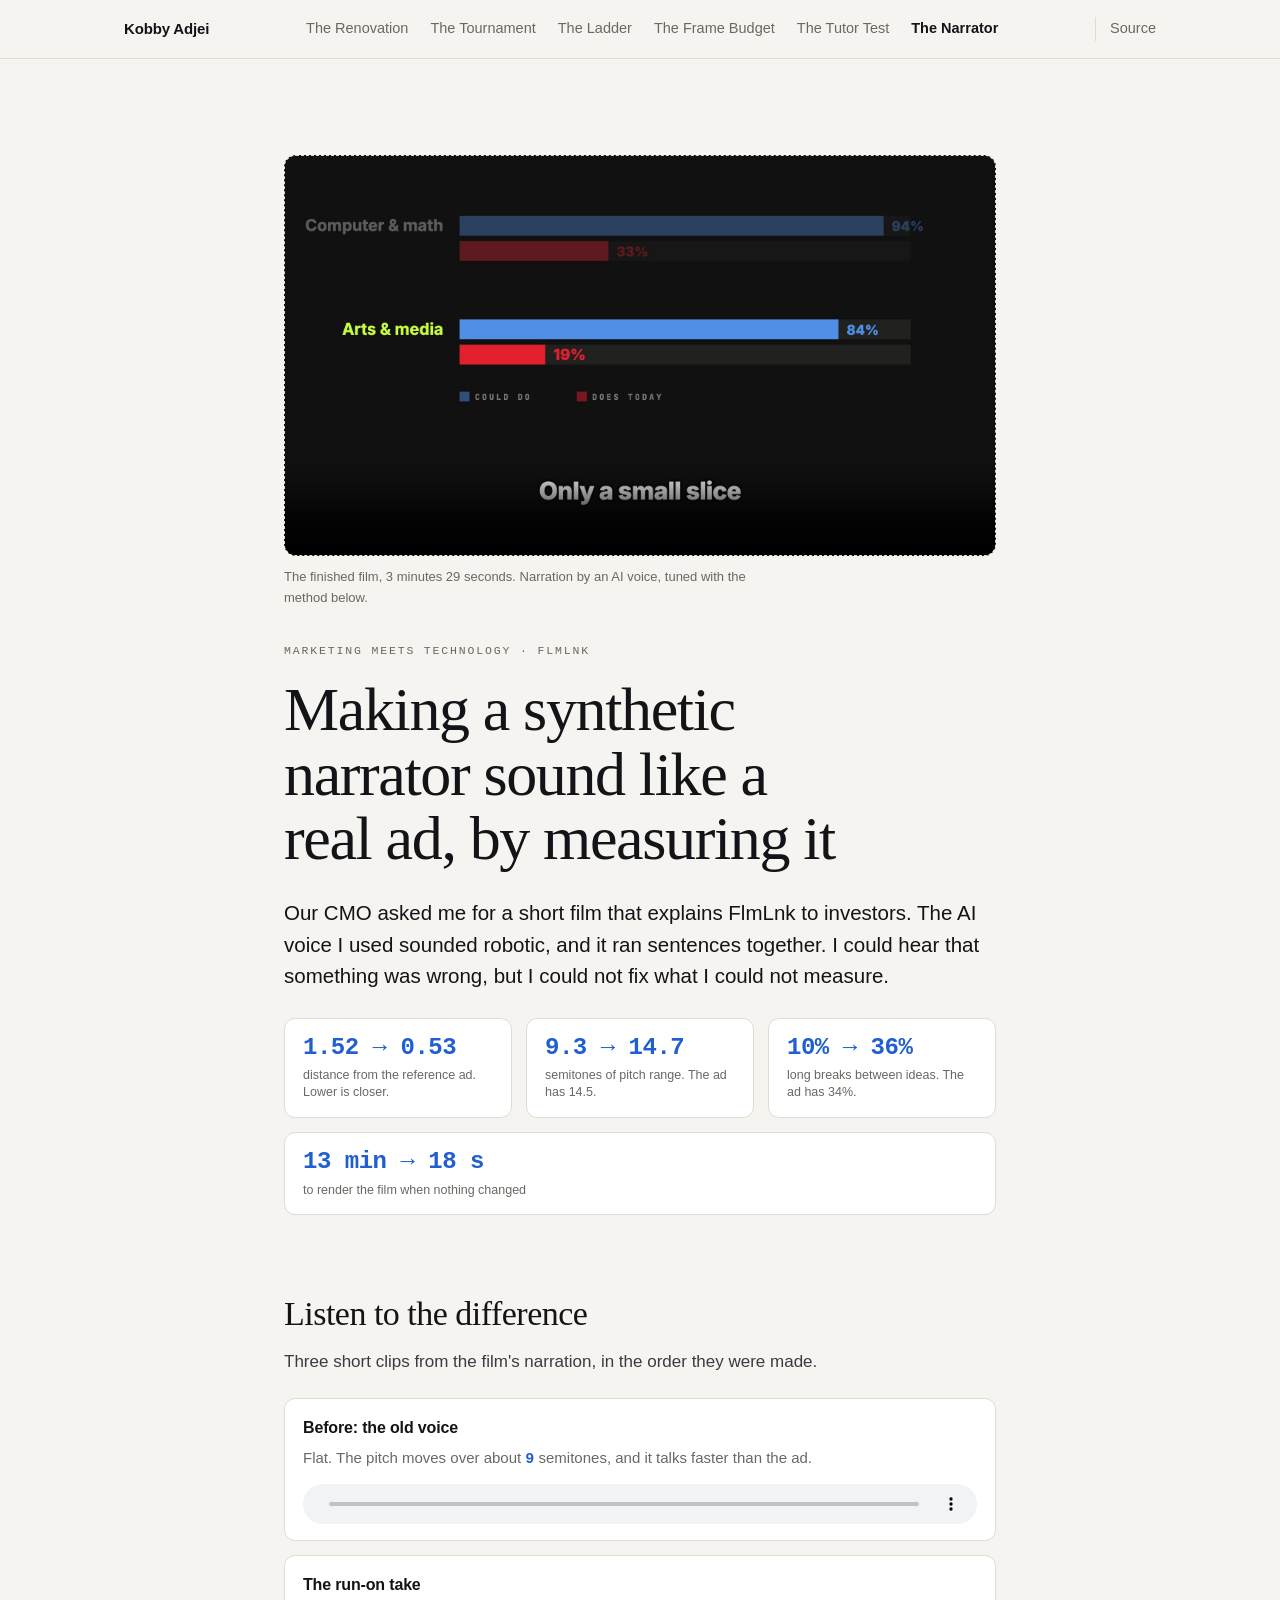
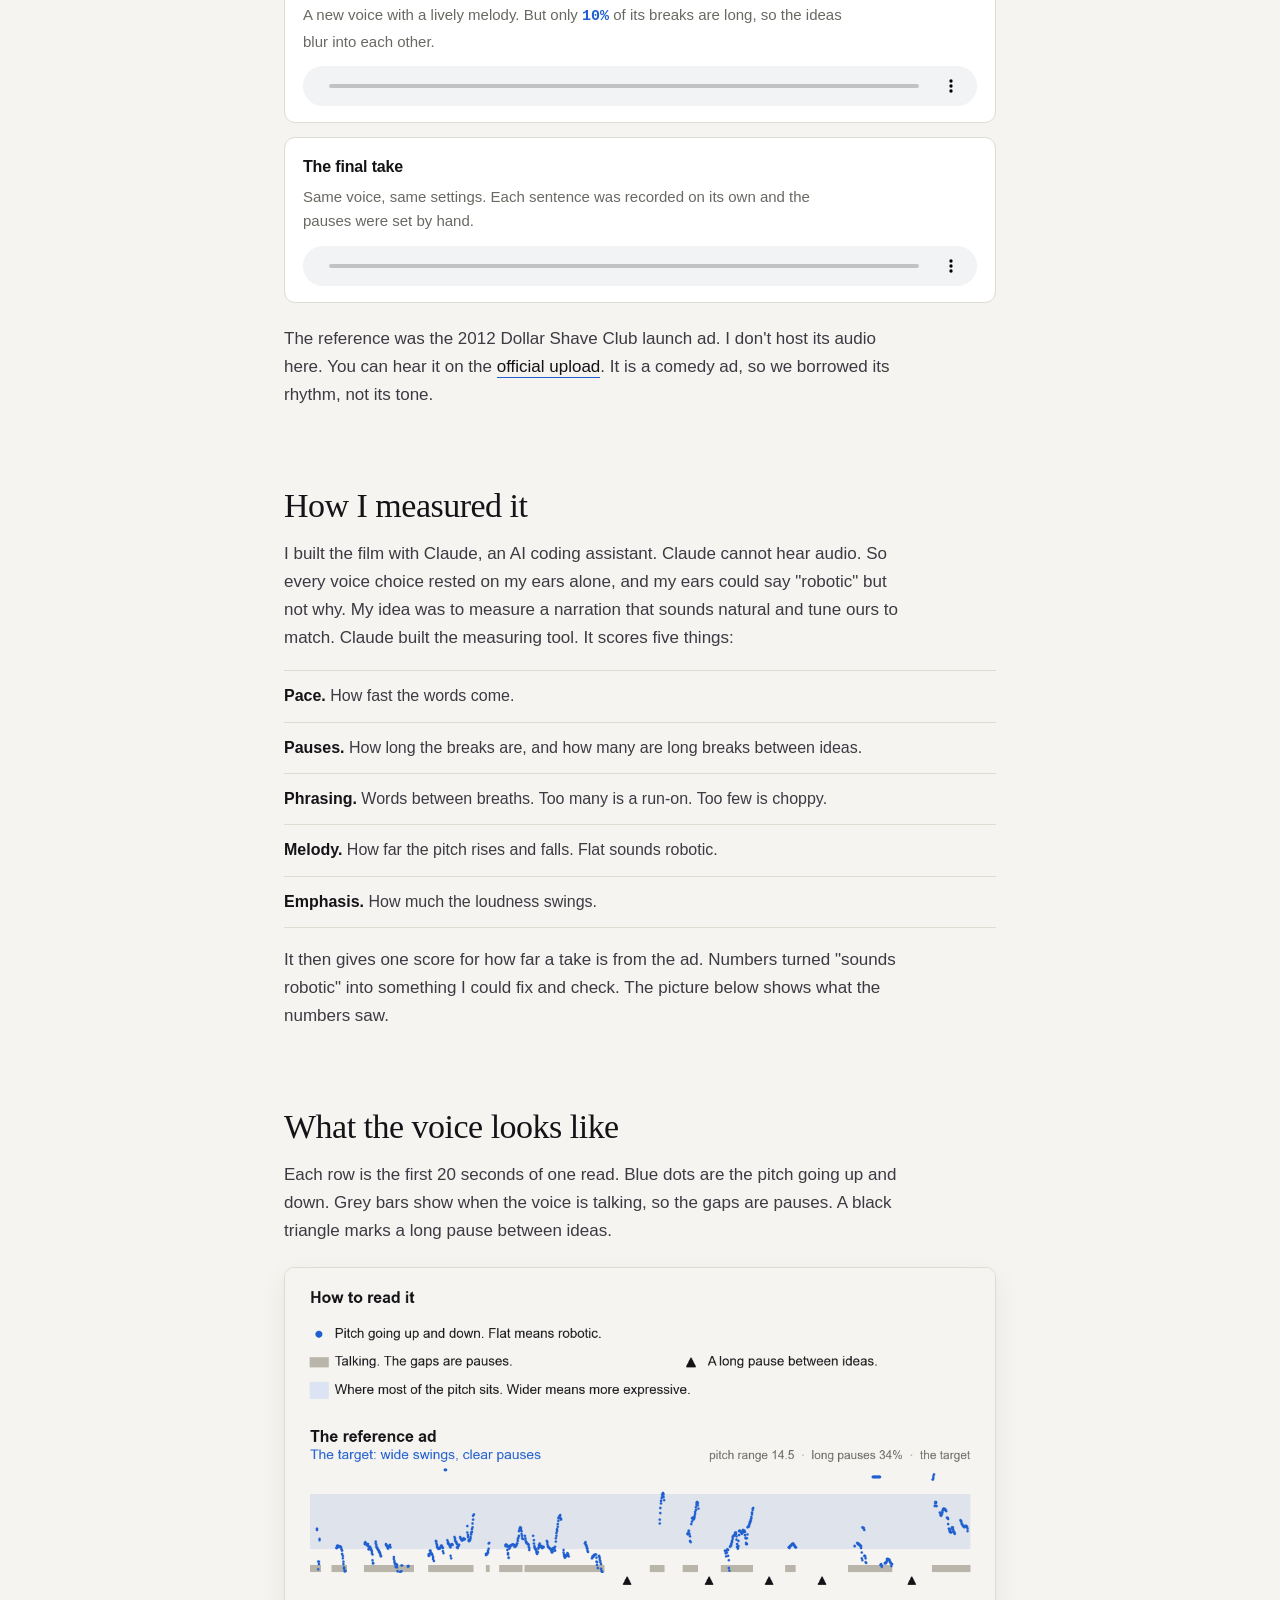
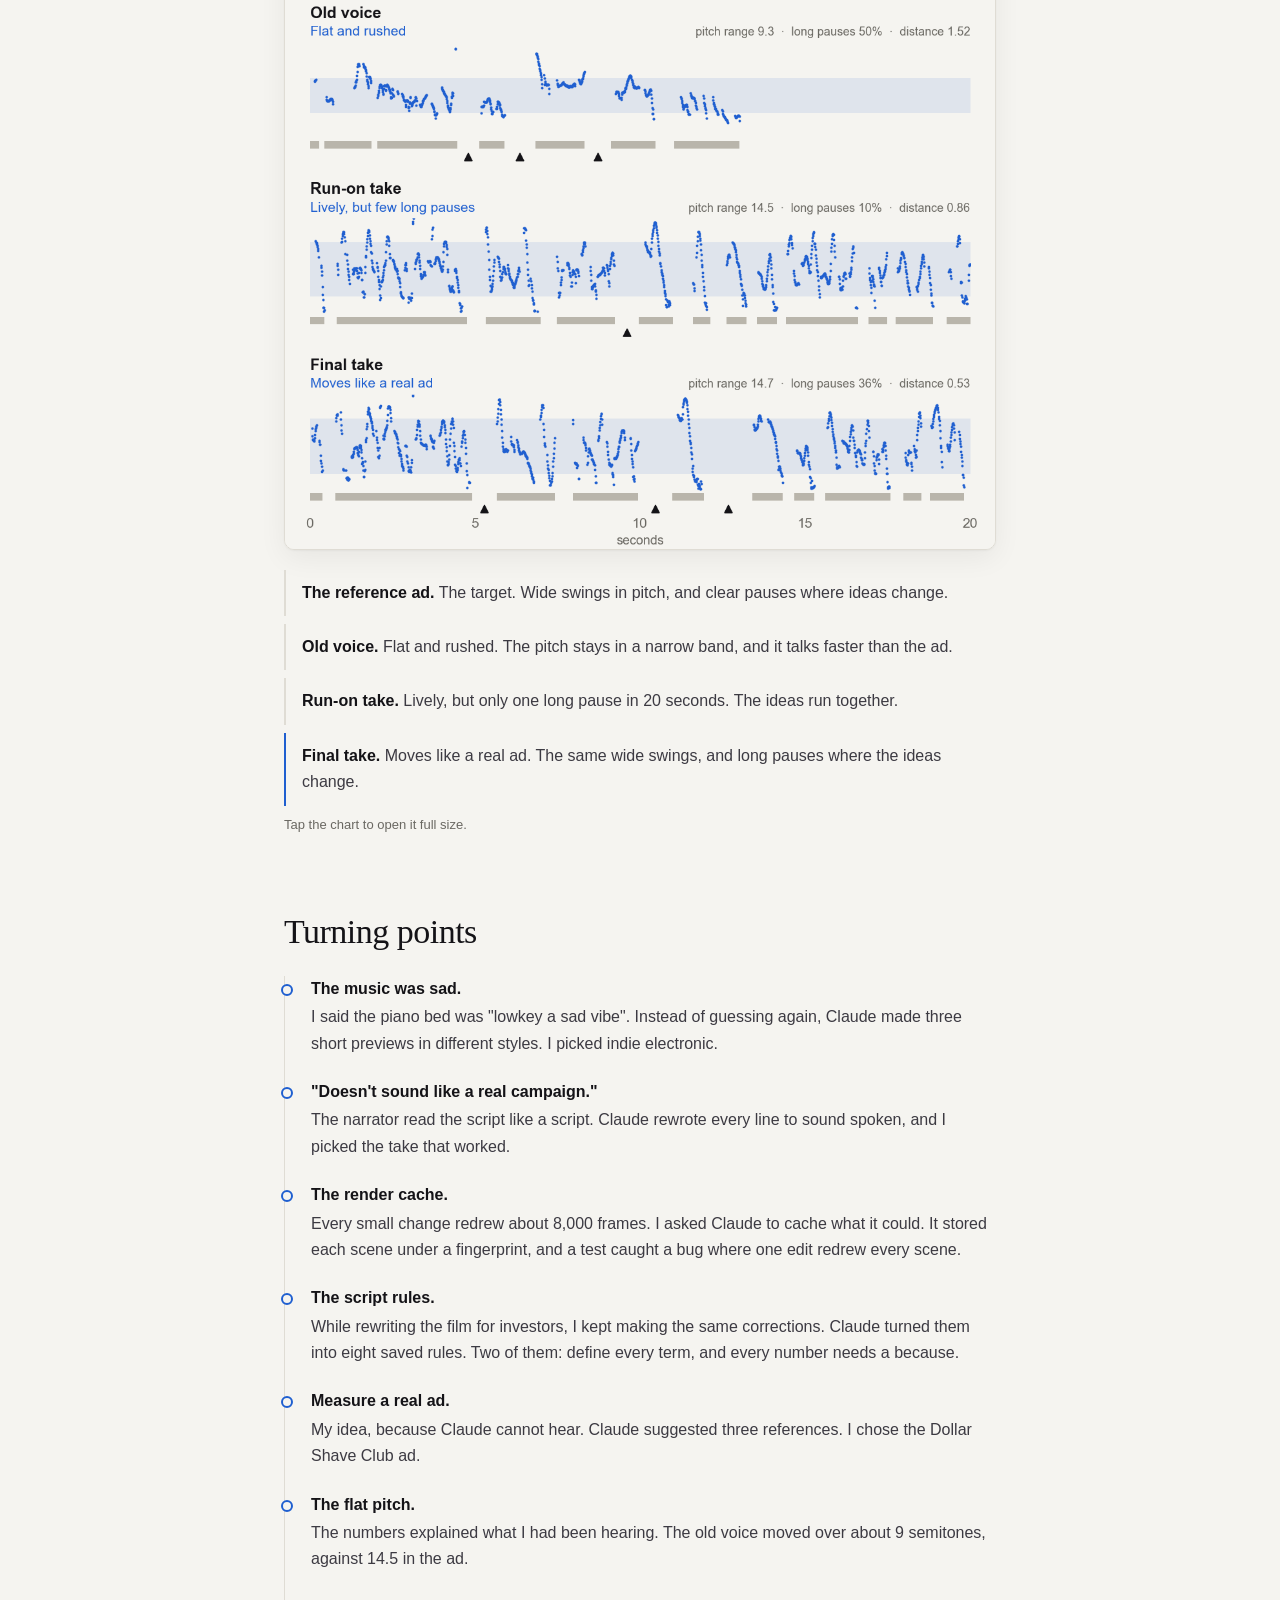
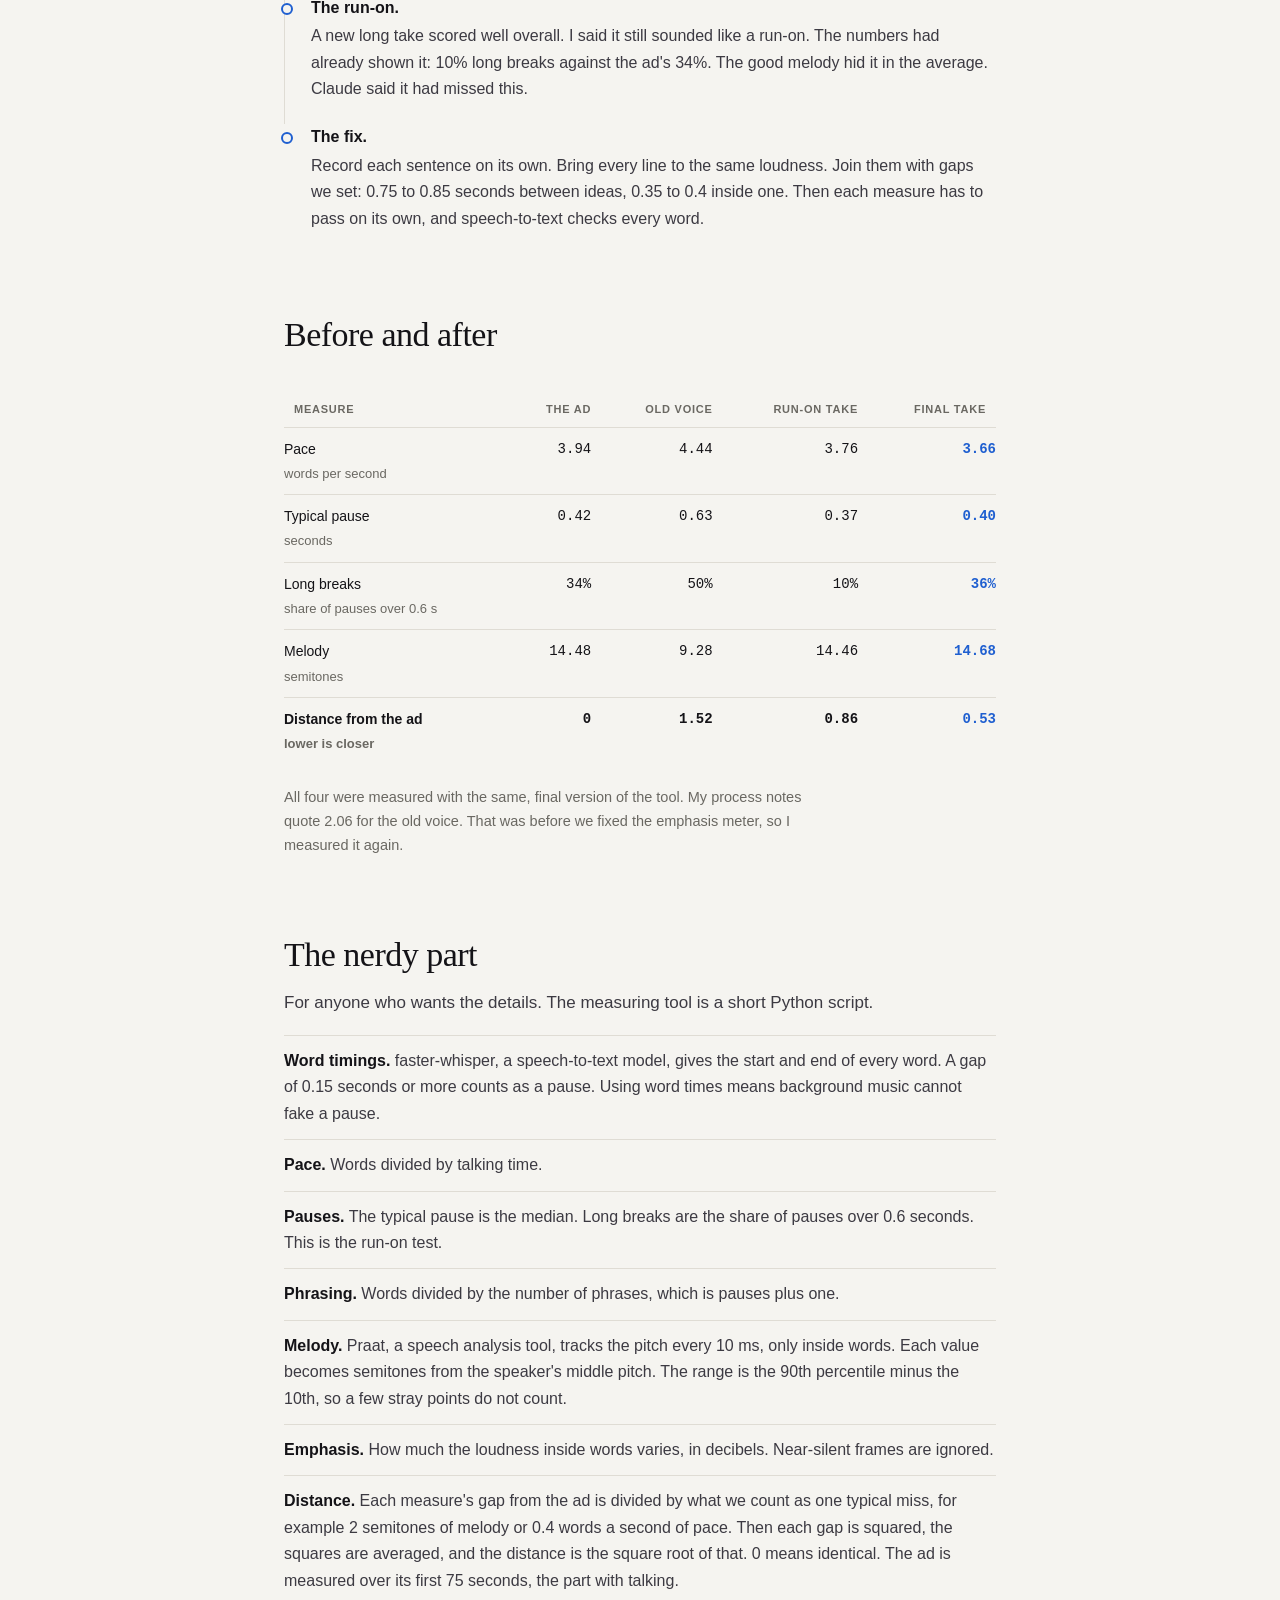
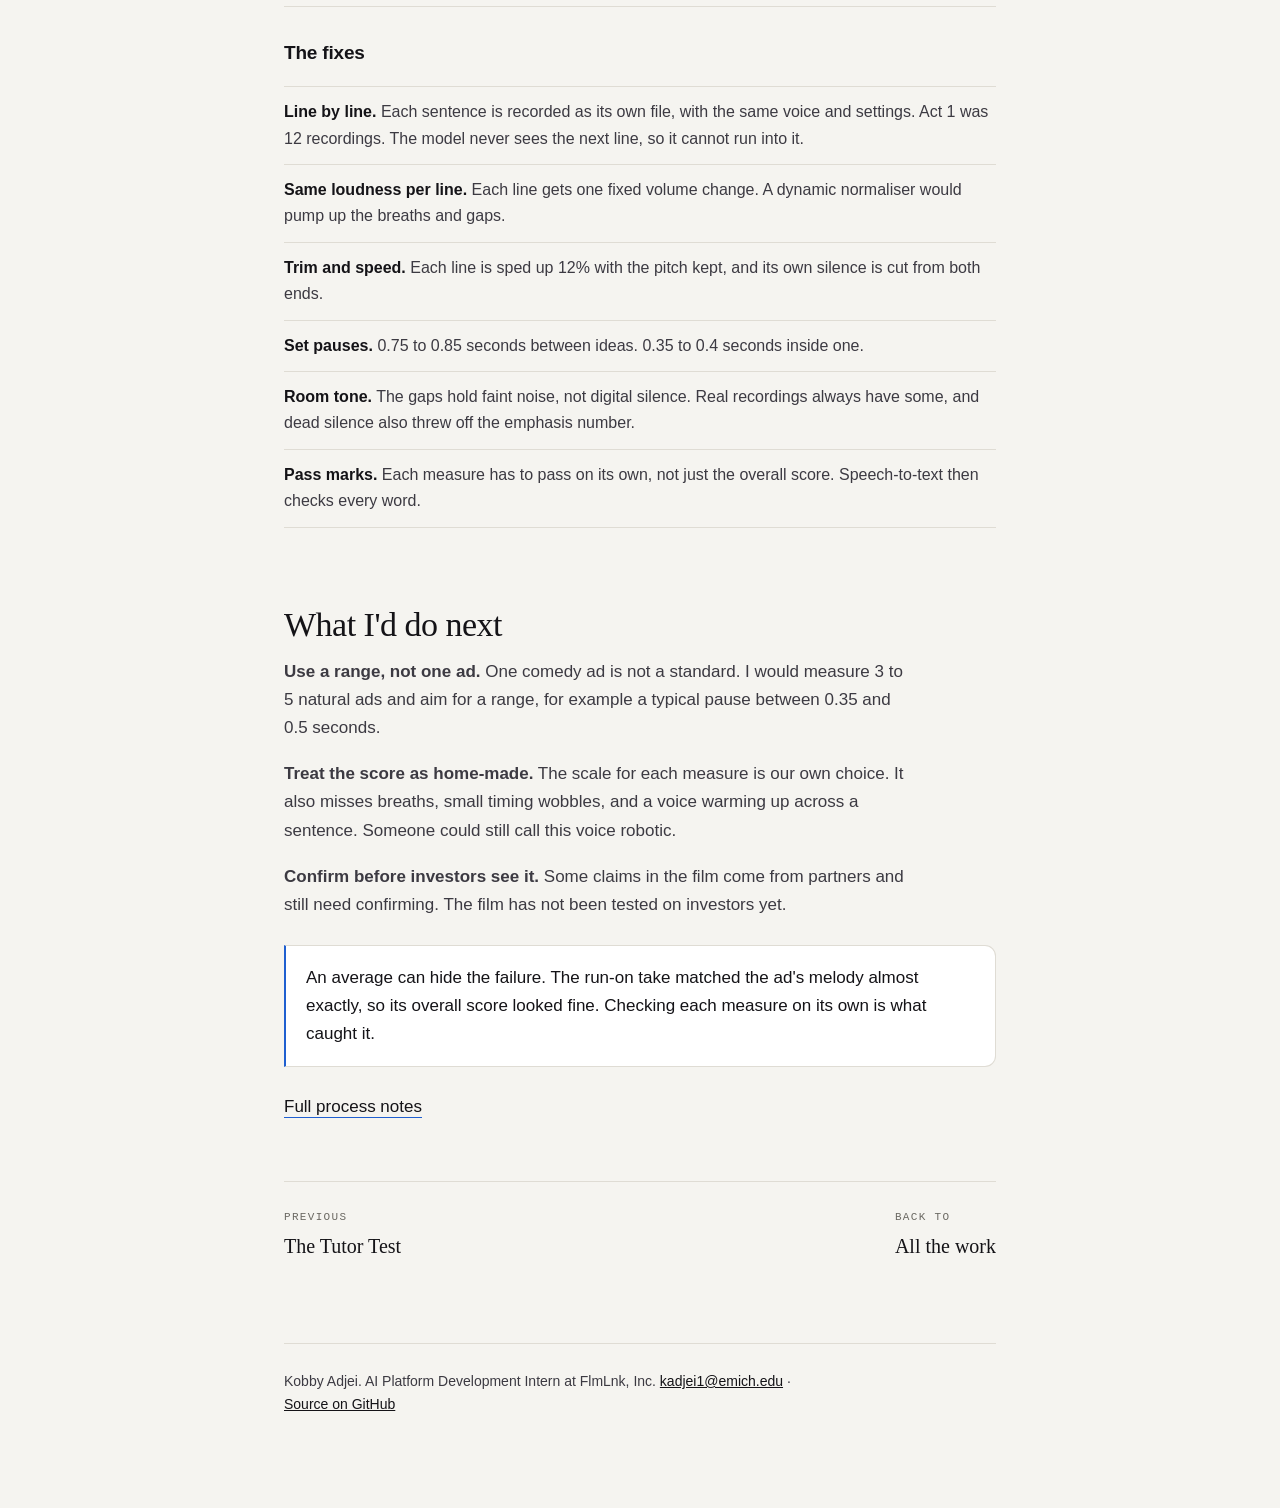
==== investor-film.html @ 275e2d0e "Add investor film, frame budget and tutor test pages; unlink the Artifact card" ====
<!doctype html>
<html lang="en">
<head>
<meta charset="utf-8">
<meta name="viewport" content="width=device-width, initial-scale=1">
<title>The Narrator · Kobby Adjei</title>
<meta name="description" content="Making FlmLnk's investor film, and tuning its synthetic narrator against a real ad by measuring pace, pauses, phrasing, melody and emphasis.">
<link rel="stylesheet" href="assets/site.2.css">
<link rel="icon" href="data:image/svg+xml,<svg xmlns='http://www.w3.org/2000/svg' viewBox='0 0 32 32'><circle cx='16' cy='16' r='15' fill='%23F4F2E9' stroke='%2324251F' stroke-width='1.4'/><path d='M16 1A15 15 0 0 1 16 31A7.5 7.5 0 0 1 16 16A7.5 7.5 0 0 0 16 1Z' fill='%2324251F'/><circle cx='16' cy='8.5' r='3' fill='%2324251F'/><circle cx='16' cy='23.5' r='3' fill='%23F4F2E9'/></svg>">
<style>
  img{max-width:100%;height:auto}
  .film{position:relative;width:100%;aspect-ratio:16/9;margin:0;border-radius:12px;overflow:hidden;
    background:var(--sunk);border:1px dashed var(--rule);display:flex;align-items:center;justify-content:center}
  .film p{margin:0;font-family:var(--mono);font-size:12px;letter-spacing:.12em;text-transform:uppercase;color:var(--muted)}
  .film-note{font-size:13px;color:var(--muted);margin:10px 0 34px}
  .clips{display:grid;gap:14px;margin:22px 0 0}
  .clip{border:1px solid var(--rule);border-radius:11px;background:var(--panel);padding:16px 18px}
  .clip h3{font-size:16px;margin:0 0 4px}
  .clip p{font-size:15px;margin:0 0 12px;color:var(--muted)}
  .clip audio{display:block;width:100%;height:40px}
  .clip .num{font-family:var(--mono);color:var(--evidence);font-weight:600;font-variant-numeric:tabular-nums}
  .math{width:100%;border-collapse:collapse;margin:14px 0 0;font-variant-numeric:tabular-nums}
  .math th{text-align:right}
  .math th:first-child{text-align:left}
  .math td{padding:10px 10px;border-bottom:1px solid var(--rule);vertical-align:top}
  .math td:first-child{padding-left:0}
  .math td:last-child{padding-right:0}
  .math tr.total td{font-weight:600;border-bottom:0}
  .math td.on{color:var(--evidence);font-weight:600}
  .math small{display:block;color:var(--muted);font-size:13px;margin-top:2px;font-family:var(--sans);white-space:normal}
  .measures{list-style:none;padding:0;margin:18px 0}
  .measures li{padding:12px 0;border-top:1px solid var(--rule);color:var(--ink-2);font-size:16px}
  .measures li:last-child{border-bottom:1px solid var(--rule)}
  .measures b{color:var(--ink)}
  .stat{flex-basis:200px}
  .chart{margin:22px 0 0}
  .chart a{display:block}
  .chart img{display:block;width:100%;height:auto;border-radius:10px;border:1px solid var(--rule);box-shadow:var(--shadow)}
  .rows{list-style:none;padding:0;margin:20px 0 0}
  .rows li{padding:10px 0 10px 16px;border-left:2px solid var(--rule);margin:0 0 8px;color:var(--ink-2);font-size:16px}
  .rows li:last-child{border-left-color:var(--evidence)}
  .rows b{color:var(--ink)}
  .small-note{font-size:13px;color:var(--muted);margin-top:6px}
  .measures + h3{margin-top:30px}
  .stat .n{font-size:24px}
  @media(max-width:600px){.film{aspect-ratio:16/11}}
</style>
</head>
<body>

<nav class="mast"><div class="in">
  <a class="me" href="./">Kobby Adjei</a>
  <a href="renovation.html">The Renovation</a>
  <a href="tournament.html">The Tournament</a>
  <a href="the-ladder.html">The Ladder</a>
  <a href="frame-budget.html">The Frame Budget</a>
  <a href="tutor-test.html">The Tutor Test</a>
  <a class="here" href="investor-film.html">The Narrator</a>
  <a class="src" href="https://github.com/Kobby-Adjei/kobby-adjei-portfolio" target="_blank" rel="noopener">Source</a>
</div></nav>

<div class="wrap">

<header class="hero">
  <figure class="film" aria-label="The finished investor film" style="padding:0;background:#111;overflow:hidden">
    <video controls preload="metadata" playsinline poster="assets/investor-film/film-poster.jpg" style="display:block;width:100%;height:auto">
      <source src="assets/investor-film/film.mp4" type="video/mp4">
    </video>
  </figure>
  <p class="film-note">The finished film, 3 minutes 29 seconds. Narration by an AI voice, tuned with the method below.</p>
  <div class="eyebrow">Marketing meets technology · FlmLnk</div>
  <h1>Making a synthetic narrator sound like a real ad, by measuring it</h1>
  <p class="lede" style="margin-top:26px">Our CMO asked me for a short film that explains FlmLnk to investors. The
  AI voice I used sounded robotic, and it ran sentences together. I could hear that something was wrong, but I
  could not fix what I could not measure.</p>
  <div class="stat-row">
    <div class="stat"><div class="n">1.52 → 0.53</div><div class="k">distance from the reference ad. Lower is closer.</div></div>
    <div class="stat"><div class="n">9.3 → 14.7</div><div class="k">semitones of pitch range. The ad has 14.5.</div></div>
    <div class="stat"><div class="n">10% → 36%</div><div class="k">long breaks between ideas. The ad has 34%.</div></div>
    <div class="stat"><div class="n">13 min → 18 s</div><div class="k">to render the film when nothing changed</div></div>
  </div>
</header>

<section>
  <h2>Listen to the difference</h2>
  <p>Three short clips from the film's narration, in the order they were made.</p>
  <div class="clips">
    <div class="clip">
      <h3>Before: the old voice</h3>
      <p>Flat. The pitch moves over about <span class="num">9</span> semitones, and it talks faster than the ad.</p>
      <audio controls preload="none" src="assets/investor-film/before-first-voice.mp3"></audio>
    </div>
    <div class="clip">
      <h3>The run-on take</h3>
      <p>A new voice with a lively melody. But only <span class="num">10%</span> of its breaks are long, so the
      ideas blur into each other.</p>
      <audio controls preload="none" src="assets/investor-film/run-on-take.mp3"></audio>
    </div>
    <div class="clip">
      <h3>The final take</h3>
      <p>Same voice, same settings. Each sentence was recorded on its own and the pauses were set by hand.</p>
      <audio controls preload="none" src="assets/investor-film/final-read.mp3"></audio>
    </div>
  </div>
  <p style="margin-top:22px">The reference was the 2012 Dollar Shave Club launch ad. I don't host its audio here.
  You can hear it on the <a class="link" href="https://www.youtube.com/watch?v=ZUG9qYTJMsI" target="_blank" rel="noopener">official
  upload</a>. It is a comedy ad, so we borrowed its rhythm, not its tone.</p>
</section>

<section>
  <h2>How I measured it</h2>
  <p>I built the film with Claude, an AI coding assistant. Claude cannot hear audio. So every voice choice rested
  on my ears alone, and my ears could say "robotic" but not why. My idea was to measure a narration that sounds
  natural and tune ours to match. Claude built the measuring tool. It scores five things:</p>
  <ul class="measures">
    <li><b>Pace.</b> How fast the words come.</li>
    <li><b>Pauses.</b> How long the breaks are, and how many are long breaks between ideas.</li>
    <li><b>Phrasing.</b> Words between breaths. Too many is a run-on. Too few is choppy.</li>
    <li><b>Melody.</b> How far the pitch rises and falls. Flat sounds robotic.</li>
    <li><b>Emphasis.</b> How much the loudness swings.</li>
  </ul>
  <p>It then gives one score for how far a take is from the ad. Numbers turned "sounds robotic" into something I
  could fix and check. The picture below shows what the numbers saw.</p>
</section>

<section>
  <h2>What the voice looks like</h2>
  <p>Each row is the first 20 seconds of one read. Blue dots are the pitch going up and down. Grey bars show when
  the voice is talking, so the gaps are pauses. A black triangle marks a long pause between ideas.</p>
  <figure class="chart">
    <a href="assets/investor-film/prosody.png" target="_blank" rel="noopener"><img src="assets/investor-film/prosody.png" alt="Pitch chart of four reads, 20 seconds each. The reference ad swings widely and has five long pauses. The old voice stays in a narrow band. The run-on take swings widely but has one long pause. The final take swings widely and has three long pauses, like the ad." width="1100" height="1364" loading="lazy"></a>
  </figure>
  <ul class="rows">
    <li><b>The reference ad.</b> The target. Wide swings in pitch, and clear pauses where ideas change.</li>
    <li><b>Old voice.</b> Flat and rushed. The pitch stays in a narrow band, and it talks faster than the ad.</li>
    <li><b>Run-on take.</b> Lively, but only one long pause in 20 seconds. The ideas run together.</li>
    <li><b>Final take.</b> Moves like a real ad. The same wide swings, and long pauses where the ideas change.</li>
  </ul>
  <p class="small-note">Tap the chart to open it full size.</p>
</section>

<section>
  <h2>Turning points</h2>
  <ol class="timeline">
    <li><b>The music was sad.</b> I said the piano bed was "lowkey a sad vibe". Instead of guessing again, Claude
    made three short previews in different styles. I picked indie electronic.</li>
    <li><b>"Doesn't sound like a real campaign."</b> The narrator read the script like a script. Claude rewrote
    every line to sound spoken, and I picked the take that worked.</li>
    <li><b>The render cache.</b> Every small change redrew about 8,000 frames. I asked Claude to cache what it
    could. It stored each scene under a fingerprint, and a test caught a bug where one edit redrew every scene.</li>
    <li><b>The script rules.</b> While rewriting the film for investors, I kept making the same corrections. Claude
    turned them into eight saved rules. Two of them: define every term, and every number needs a because.</li>
    <li><b>Measure a real ad.</b> My idea, because Claude cannot hear. Claude suggested three references. I chose
    the Dollar Shave Club ad.</li>
    <li><b>The flat pitch.</b> The numbers explained what I had been hearing. The old voice moved over about 9
    semitones, against 14.5 in the ad.</li>
    <li><b>The run-on.</b> A new long take scored well overall. I said it still sounded like a run-on. The numbers
    had already shown it: 10% long breaks against the ad's 34%. The good melody hid it in the average. Claude said
    it had missed this.</li>
    <li><b>The fix.</b> Record each sentence on its own. Bring every line to the same loudness. Join them with
    gaps we set: 0.75 to 0.85 seconds between ideas, 0.35 to 0.4 inside one. Then each measure has to pass on its
    own, and speech-to-text checks every word.</li>
  </ol>
</section>

<section>
  <h2>Before and after</h2>
  <div class="scroll">
  <table class="math" aria-label="Narration measures for the ad and three takes">
    <thead><tr><th>Measure</th><th>The ad</th><th>Old voice</th><th>Run-on take</th><th>Final take</th></tr></thead>
    <tbody>
    <tr><td>Pace<small>words per second</small></td><td>3.94</td><td>4.44</td><td>3.76</td><td class="on">3.66</td></tr>
    <tr><td>Typical pause<small>seconds</small></td><td>0.42</td><td>0.63</td><td>0.37</td><td class="on">0.40</td></tr>
    <tr><td>Long breaks<small>share of pauses over 0.6&nbsp;s</small></td><td>34%</td><td>50%</td><td>10%</td><td class="on">36%</td></tr>
    <tr><td>Melody<small>semitones</small></td><td>14.48</td><td>9.28</td><td>14.46</td><td class="on">14.68</td></tr>
    <tr class="total"><td>Distance from the ad<small>lower is closer</small></td><td>0</td><td>1.52</td><td>0.86</td><td class="on">0.53</td></tr>
    </tbody>
  </table>
  </div>
  <p style="margin-top:16px;font-size:14.5px;color:var(--muted)">All four were measured with the same, final
  version of the tool. My process notes quote 2.06 for the old voice. That was before we fixed the emphasis
  meter, so I measured it again.</p>
</section>

<section>
  <h2>The nerdy part</h2>
  <p>For anyone who wants the details. The measuring tool is a short Python script.</p>
  <ul class="measures">
    <li><b>Word timings.</b> faster-whisper, a speech-to-text model, gives the start and end of every word. A gap of
    0.15 seconds or more counts as a pause. Using word times means background music cannot fake a pause.</li>
    <li><b>Pace.</b> Words divided by talking time.</li>
    <li><b>Pauses.</b> The typical pause is the median. Long breaks are the share of pauses over 0.6&nbsp;seconds. This
    is the run-on test.</li>
    <li><b>Phrasing.</b> Words divided by the number of phrases, which is pauses plus one.</li>
    <li><b>Melody.</b> Praat, a speech analysis tool, tracks the pitch every 10 ms, only inside words. Each value
    becomes semitones from the speaker's middle pitch. The range is the 90th percentile minus the 10th, so a few
    stray points do not count.</li>
    <li><b>Emphasis.</b> How much the loudness inside words varies, in decibels. Near-silent frames are ignored.</li>
    <li><b>Distance.</b> Each measure's gap from the ad is divided by what we count as one typical miss, for
    example 2 semitones of melody or 0.4 words a second of pace. Then each gap is squared, the squares are averaged,
    and the distance is the square root of that. 0 means identical. The ad is measured over its first 75 seconds, the part with talking.</li>
  </ul>
  <h3>The fixes</h3>
  <ul class="measures">
    <li><b>Line by line.</b> Each sentence is recorded as its own file, with the same voice and settings. Act 1 was
    12 recordings. The model never sees the next line, so it cannot run into it.</li>
    <li><b>Same loudness per line.</b> Each line gets one fixed volume change. A dynamic normaliser would pump up
    the breaths and gaps.</li>
    <li><b>Trim and speed.</b> Each line is sped up 12% with the pitch kept, and its own silence is cut from both
    ends.</li>
    <li><b>Set pauses.</b> 0.75 to 0.85 seconds between ideas. 0.35 to 0.4 seconds inside one.</li>
    <li><b>Room tone.</b> The gaps hold faint noise, not digital silence. Real recordings always have some, and
    dead silence also threw off the emphasis number.</li>
    <li><b>Pass marks.</b> Each measure has to pass on its own, not just the overall score. Speech-to-text then
    checks every word.</li>
  </ul>
</section>

<section>
  <h2>What I'd do next</h2>
  <p><b>Use a range, not one ad.</b> One comedy ad is not a standard. I would measure 3 to 5 natural ads and aim
  for a range, for example a typical pause between 0.35 and 0.5 seconds.</p>
  <p><b>Treat the score as home-made.</b> The scale for each measure is our own choice. It also misses breaths,
  small timing wobbles, and a voice warming up across a sentence. Someone could still call this voice robotic.</p>
  <p><b>Confirm before investors see it.</b> Some claims in the film come from partners and still need
  confirming. The film has not been tested on investors yet.</p>
</section>

<div class="callout">An average can hide the failure. The run-on take matched the ad's melody almost exactly, so
its overall score looked fine. Checking each measure on its own is what caught it.</div>

<p style="margin-top:26px"><a class="link" href="investor-film-notes.html">Full process notes</a></p>

<div class="next">
  <a href="tutor-test.html"><span>Previous</span>The Tutor Test</a>
  <a href="./"><span>Back to</span>All the work</a>
</div>

<footer>
  <p style="margin:0">Kobby Adjei. AI Platform Development Intern at FlmLnk, Inc.
  <a href="mailto:kadjei1@emich.edu">kadjei1@emich.edu</a> · <a href="https://github.com/Kobby-Adjei/kobby-adjei-portfolio" target="_blank" rel="noopener">Source on GitHub</a></p>
</footer>

</div>
</body>
</html>
---- assets/site.2.css ----
/* Kobby Adjei — portfolio
   Concept: colour carries meaning, never decoration. Each case gets one accent —
   dusty rose for the craft case, ink blue for the measured one — and everything
   else stays monochrome so the accent always means something. */

:root{
  --paper:#F5F4F0; --panel:#FFFFFF; --sunk:#EDEBE5;
  --ink:#141317; --ink-2:#3C3A42; --muted:#6A6862; --rule:#DFDCD4;
  --rose:#9E5566; --rose-soft:#9E556614;
  --evidence:#1F5FD0; --evidence-soft:#1F5FD014;
  --shadow:0 1px 2px rgba(20,19,23,.04), 0 8px 28px rgba(20,19,23,.06);
  --serif:'Iowan Old Style','Palatino Linotype',Palatino,'Book Antiqua',Georgia,serif;
  --sans:-apple-system,BlinkMacSystemFont,'Segoe UI',Roboto,Helvetica,Arial,sans-serif;
  --mono:ui-monospace,'SF Mono',SFMono-Regular,Menlo,Consolas,monospace;
}
@media (prefers-color-scheme: dark){
  :root{
    --paper:#111014; --panel:#191820; --sunk:#15141A;
    --ink:#EDEBE4; --ink-2:#C6C2BA; --muted:#96938B; --rule:#2A2833;
    --rose:#DFA3B2; --rose-soft:#DFA3B21F;
    --evidence:#7BA5F5; --evidence-soft:#7BA5F51F;
    --shadow:0 1px 2px rgba(0,0,0,.4), 0 8px 28px rgba(0,0,0,.3);
  }
}

.craft{--evidence:var(--rose); --evidence-soft:var(--rose-soft)}

*{box-sizing:border-box;margin:0}
html{scroll-behavior:smooth;scroll-padding-top:80px;-webkit-text-size-adjust:100%}
@media (prefers-reduced-motion:reduce){html{scroll-behavior:auto} *{transition:none!important;animation:none!important}}
body{background:var(--paper);color:var(--ink);font:17px/1.65 var(--sans);
     -webkit-font-smoothing:antialiased;padding-bottom:96px}
::selection{background:var(--evidence-soft)}

.wrap{max-width:760px;margin:0 auto;padding:0 24px}
.wide{max-width:1080px;margin:0 auto;padding:0 24px}

/* ---------- masthead ---------- */
.mast{position:sticky;top:0;z-index:50;background:color-mix(in srgb,var(--paper) 90%,transparent);
      backdrop-filter:blur(12px);border-bottom:1px solid var(--rule)}
.craft .mast{border-bottom-color:var(--rose)}
.mast .in{max-width:1080px;margin:0 auto;padding:0 24px;height:58px;display:flex;align-items:center;gap:22px}
/* On a phone the links are wider than the screen: the bar scrolls sideways within itself, and the page does not. */
.mast .in{overflow-x:auto;scrollbar-width:none}.mast .in::-webkit-scrollbar{display:none}.mast a{white-space:nowrap;flex-shrink:0}
.mast a{color:var(--muted);text-decoration:none;font-size:14.5px}
.mast a:hover{color:var(--ink)}
.mast .me{color:var(--ink);font-weight:600;margin-right:auto;font-size:15px;letter-spacing:-.01em}
.mast a.here{color:var(--ink);font-weight:600}
.mast a.src{margin-left:auto;padding-left:14px;border-left:1px solid var(--rule);border-radius:0}
.mast a.src:hover{background:none;color:var(--evidence)}
a:focus-visible,button:focus-visible,summary:focus-visible{outline:2px solid var(--evidence);outline-offset:3px;border-radius:3px}

/* ---------- type ---------- */
h1{font-family:var(--serif);font-weight:400;font-size:clamp(38px,6.5vw,62px);line-height:1.04;
   letter-spacing:-.022em;text-wrap:balance}
h2{font-family:var(--serif);font-weight:400;font-size:clamp(26px,3.6vw,34px);line-height:1.14;
   letter-spacing:-.015em;margin:0 0 14px;text-wrap:balance}
h3{font-size:19px;font-weight:650;letter-spacing:-.01em;margin:0 0 8px}
p{margin:0 0 18px;color:var(--ink-2);max-width:66ch}
p.lede{font-size:20.5px;line-height:1.55;color:var(--ink);max-width:62ch}
strong{color:var(--ink);font-weight:640}
em.q{font-style:normal;font-family:var(--serif);font-size:1.06em}
a.link{color:var(--ink);text-decoration:none;border-bottom:1.5px solid var(--evidence);padding-bottom:1px}
a.link:hover{background:var(--evidence-soft)}
.eyebrow{font-family:var(--mono);font-size:11.5px;letter-spacing:.16em;text-transform:uppercase;
         color:var(--muted);margin-bottom:16px}
hr.rule{border:0;border-top:1px solid var(--rule);margin:56px 0}

section{padding-top:60px}
section.tight{padding-top:38px}

/* ---------- evidence (the only coloured things) ---------- */
.fig{font-family:var(--mono);color:var(--evidence);font-weight:600;font-variant-numeric:tabular-nums}
.stat-row{display:flex;flex-wrap:wrap;gap:14px;margin:26px 0 8px}
.stat{flex:1 1 150px;padding:16px 18px;border:1px solid var(--rule);border-radius:11px;background:var(--panel)}
.stat .n{font-family:var(--mono);font-size:27px;font-weight:600;letter-spacing:-.02em;
         color:var(--evidence);font-variant-numeric:tabular-nums;line-height:1.1}
.stat .k{font-size:12.5px;color:var(--muted);margin-top:6px;line-height:1.35}

/* ---------- home ---------- */
.hero{padding:96px 0 12px}
.hero .sig{font-family:var(--mono);font-size:12.5px;color:var(--muted);letter-spacing:.06em;margin-bottom:26px}
.hero h1 em{font-style:italic}
.cases{display:grid;gap:20px;margin-top:12px}
@media(min-width:820px){.cases{grid-template-columns:1fr 1fr}}
.case{display:block;text-decoration:none;color:inherit;border:1px solid var(--rule);border-radius:14px;
      background:var(--panel);padding:26px 26px 22px;box-shadow:var(--shadow);transition:transform .18s,border-color .18s}
.case:hover{transform:translateY(-3px);border-color:var(--evidence)}
.case .kicker{font-family:var(--mono);font-size:11px;letter-spacing:.14em;text-transform:uppercase;color:var(--muted)}
.case h3{font-family:var(--serif);font-weight:400;font-size:28px;letter-spacing:-.018em;margin:12px 0 10px;line-height:1.1}
.case p{font-size:15.5px;margin:0 0 18px;color:var(--muted)}
.case .facts{display:flex;gap:18px;flex-wrap:wrap;border-top:1px solid var(--rule);padding-top:14px}
.case .facts div{font-size:12.5px;color:var(--muted)}
.case .facts b{display:block;font-family:var(--mono);font-size:17px;color:var(--evidence);font-weight:600}
.case .go{margin-top:16px;font-size:14px;color:var(--evidence);font-weight:600}

/* ---------- before/after wipe (img-comparison-slider) ---------- */
figure{margin:32px 0}
.cmp{position:relative;border-radius:12px;overflow:hidden;border:1px solid var(--rule);
  box-shadow:var(--shadow);background:var(--sunk);line-height:0}
img-comparison-slider{
  display:block;width:100%;
  --divider-width:2px;
  --divider-color:var(--evidence);
  --divider-shadow:0 0 8px rgba(0,0,0,.35);
  --default-handle-color:var(--evidence);
  --default-handle-width:46px;
  --default-handle-opacity:1;
  --default-handle-shadow:0 2px 12px rgba(0,0,0,.34);
}
img-comparison-slider img{display:block;width:100%;height:auto}
img-comparison-slider:focus-visible{outline:2px solid var(--evidence);outline-offset:3px}
.cmp .tag{position:absolute;top:12px;font-family:var(--mono);font-size:10.5px;letter-spacing:.12em;
  text-transform:uppercase;background:color-mix(in srgb,var(--paper) 86%,transparent);color:var(--ink);
  padding:5px 9px;border-radius:5px;backdrop-filter:blur(6px);pointer-events:none;z-index:3;line-height:1}
.cmp .tag.b{left:12px} .cmp .tag.a{right:12px}
figcaption{font-size:14.5px;color:var(--muted);margin-top:12px;max-width:62ch;line-height:1.5}
figcaption b{color:var(--ink);font-weight:620}

figure>img{width:100%;height:auto;display:block;border-radius:10px;
  border:1px solid var(--rule);box-shadow:var(--shadow)}

/* ---------- annotated audit ---------- */
.audit{display:grid;gap:22px;margin:28px 0}
.audit figure{margin:0}
.audit img{width:100%;height:auto;display:block;border-radius:10px;
  border:1px solid var(--rule);box-shadow:var(--shadow)}
.audit figcaption{margin-top:10px}
.auditnote{font-size:13px;color:var(--muted);margin-top:-6px}

/* ---------- principle list ---------- */
ol.principles{list-style:none;padding:0;margin:22px 0;counter-reset:p}
ol.principles li{counter-increment:p;padding:14px 0 14px 46px;border-top:1px solid var(--rule);position:relative;
  color:var(--ink-2);font-size:16px}
ol.principles li:last-child{border-bottom:1px solid var(--rule)}
ol.principles li::before{content:counter(p,decimal-leading-zero);position:absolute;left:0;top:15px;
  font-family:var(--mono);font-size:12px;color:var(--muted)}
ol.principles li b{color:var(--ink)}

/* ---------- pull quote ---------- */
blockquote{margin:34px 0;padding:4px 0 4px 24px;border-left:2px solid var(--evidence);
  font-family:var(--serif);font-size:22px;line-height:1.42;color:var(--ink);max-width:58ch}
blockquote cite{display:block;font-family:var(--sans);font-size:13.5px;font-style:normal;
  color:var(--muted);margin-top:12px}

/* ---------- layer two ---------- */
details.deep{border:1px solid var(--rule);border-radius:11px;background:var(--panel);margin:22px 0;overflow:hidden}
details.deep>summary{cursor:pointer;padding:15px 18px;font-size:14.5px;font-weight:600;list-style:none;
  display:flex;align-items:center;gap:10px;color:var(--ink)}
details.deep>summary::-webkit-details-marker{display:none}
details.deep>summary::before{content:'+';font-family:var(--mono);color:var(--evidence);font-size:16px;font-weight:700}
details.deep[open]>summary::before{content:'–'}
details.deep>summary .hint{margin-left:auto;font-family:var(--mono);font-size:11px;color:var(--muted);
  letter-spacing:.08em;text-transform:uppercase}
details.deep .body{padding:2px 18px 20px;border-top:1px solid var(--rule)}
details.deep .body p{font-size:15.5px}
details.deep .body p:last-child{margin-bottom:0}

/* ---------- table ---------- */
.scroll{overflow-x:auto;margin:22px 0}
table{border-collapse:collapse;width:100%;min-width:520px;font-size:14px}
th{text-align:right;font-size:11px;letter-spacing:.07em;text-transform:uppercase;color:var(--muted);
   font-weight:600;padding:9px 10px;border-bottom:1px solid var(--rule);white-space:nowrap}
th:first-child{text-align:left}
td{text-align:right;padding:9px 10px;border-bottom:1px solid var(--rule);
   font-family:var(--mono);font-variant-numeric:tabular-nums;white-space:nowrap}
td:first-child{text-align:left;font-family:var(--sans)}
tr.win td{color:var(--evidence);font-weight:600}
tr.win td:first-child{color:var(--ink)}
caption{caption-side:bottom;text-align:left;font-size:13px;color:var(--muted);padding-top:10px}

/* ---------- misc ---------- */
.callout{border:1px solid var(--rule);border-left:2px solid var(--evidence);border-radius:0 11px 11px 0;
  background:var(--panel);padding:18px 20px;margin:26px 0}
.callout p:last-child{margin-bottom:0}
.callout .t{font-size:12px;font-family:var(--mono);letter-spacing:.1em;text-transform:uppercase;
  color:var(--evidence);margin-bottom:8px}
.timeline{list-style:none;padding:0;margin:24px 0}
.timeline li{padding:0 0 22px 26px;border-left:1px solid var(--rule);position:relative;color:var(--ink-2);font-size:16px}
.timeline li::before{content:'';position:absolute;left:-4.5px;top:8px;width:8px;height:8px;border-radius:50%;
  background:var(--paper);border:2px solid var(--evidence)}
.timeline li:last-child{border-left-color:transparent;padding-bottom:0}
.timeline li b{color:var(--ink);display:block;margin-bottom:2px}
footer{margin-top:80px;padding-top:26px;border-top:1px solid var(--rule);color:var(--muted);font-size:14px}
footer a{color:var(--ink)}
.next{display:flex;justify-content:space-between;gap:18px;flex-wrap:wrap;margin-top:60px;
  padding-top:26px;border-top:1px solid var(--rule)}
.next a{text-decoration:none;color:var(--ink);font-family:var(--serif);font-size:20px}
.next a:hover{color:var(--evidence)}
.next span{display:block;font-family:var(--mono);font-size:11px;letter-spacing:.12em;text-transform:uppercase;
  color:var(--muted);margin-bottom:4px}

/* ---------- section rail ---------- */
.rail{position:fixed;right:16px;top:50%;transform:translateY(-50%);z-index:45;
  display:flex;flex-direction:column;gap:8px;align-items:flex-end;padding:12px 4px}
.rail button{all:unset;cursor:pointer;display:flex;align-items:center;justify-content:flex-end;gap:10px}
.rail button:focus-visible{outline:2px solid var(--evidence);outline-offset:4px;border-radius:4px}
.rail .tick{display:block;height:2px;width:16px;border-radius:2px;background:var(--ink);opacity:.28;
  transition:width .18s ease,opacity .18s ease,background-color .18s ease}
.rail button:hover .tick{opacity:.75;width:24px}
.rail button.on .tick{opacity:1;width:28px;background:var(--evidence)}
.rail .lbl{font-size:12.5px;line-height:1;color:var(--ink);white-space:nowrap;
  background:var(--panel);border:1px solid var(--rule);border-radius:7px;padding:6px 10px;
  box-shadow:var(--shadow);opacity:0;transform:translateX(8px);pointer-events:none;
  transition:opacity .16s ease,transform .16s ease}
.rail:hover .lbl,.rail button:focus-visible .lbl{opacity:1;transform:none}
.rail button.on .lbl{color:var(--evidence);font-weight:600}
@media (max-width:1180px){.rail{display:none}}
@media (prefers-reduced-motion:reduce){.rail .tick,.rail .lbl{transition:none}}
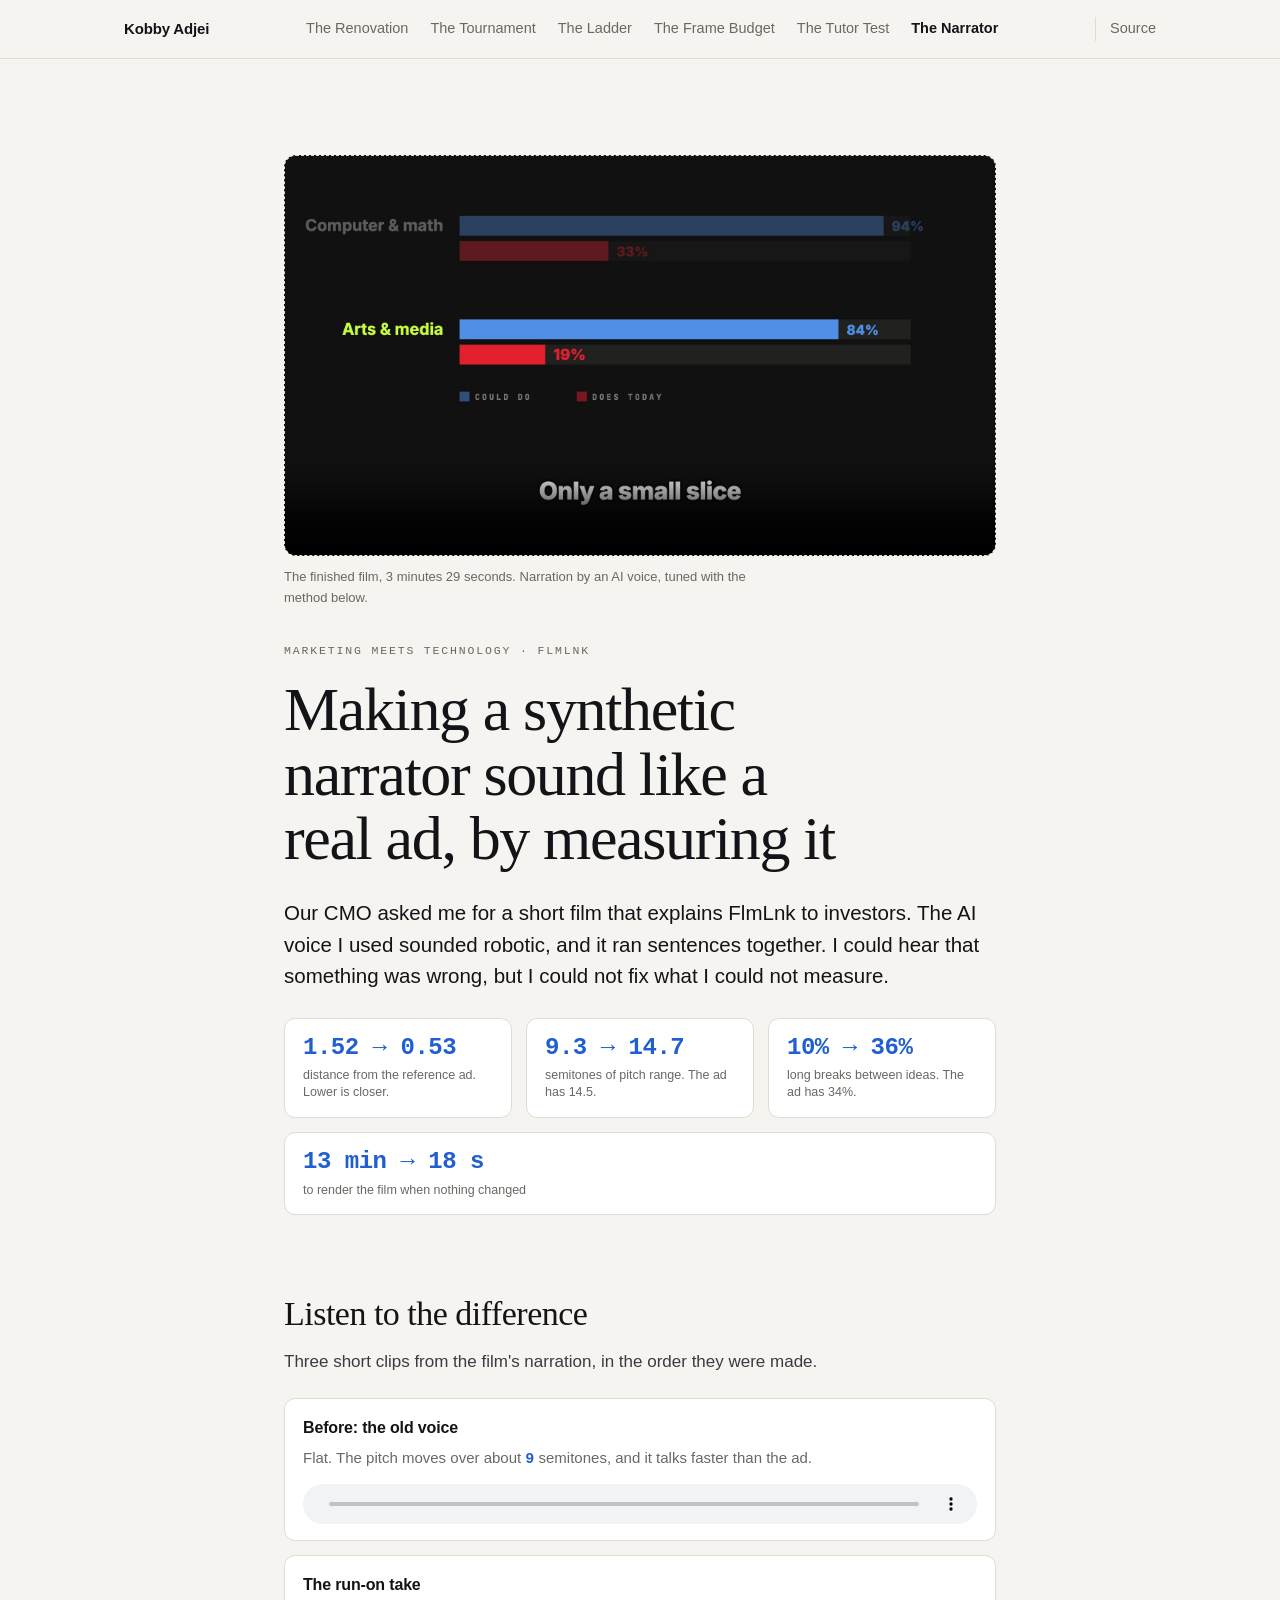
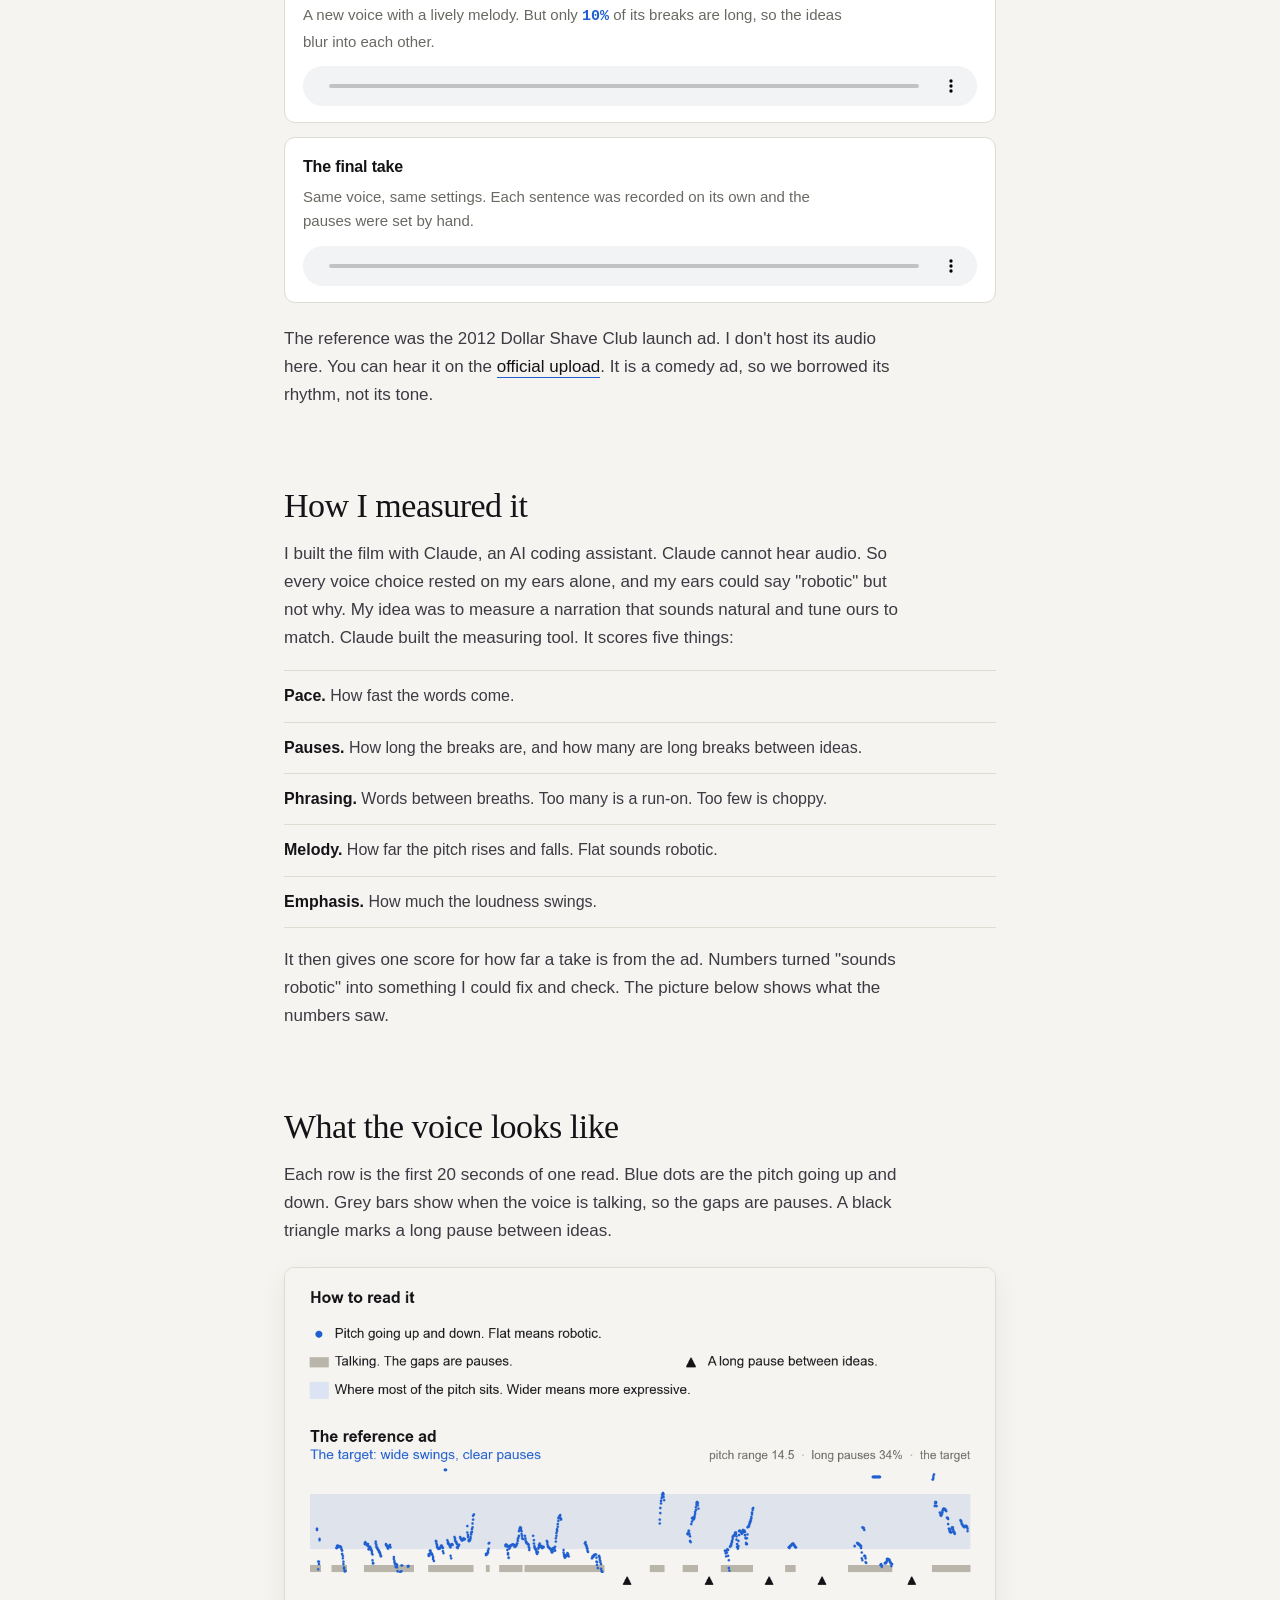
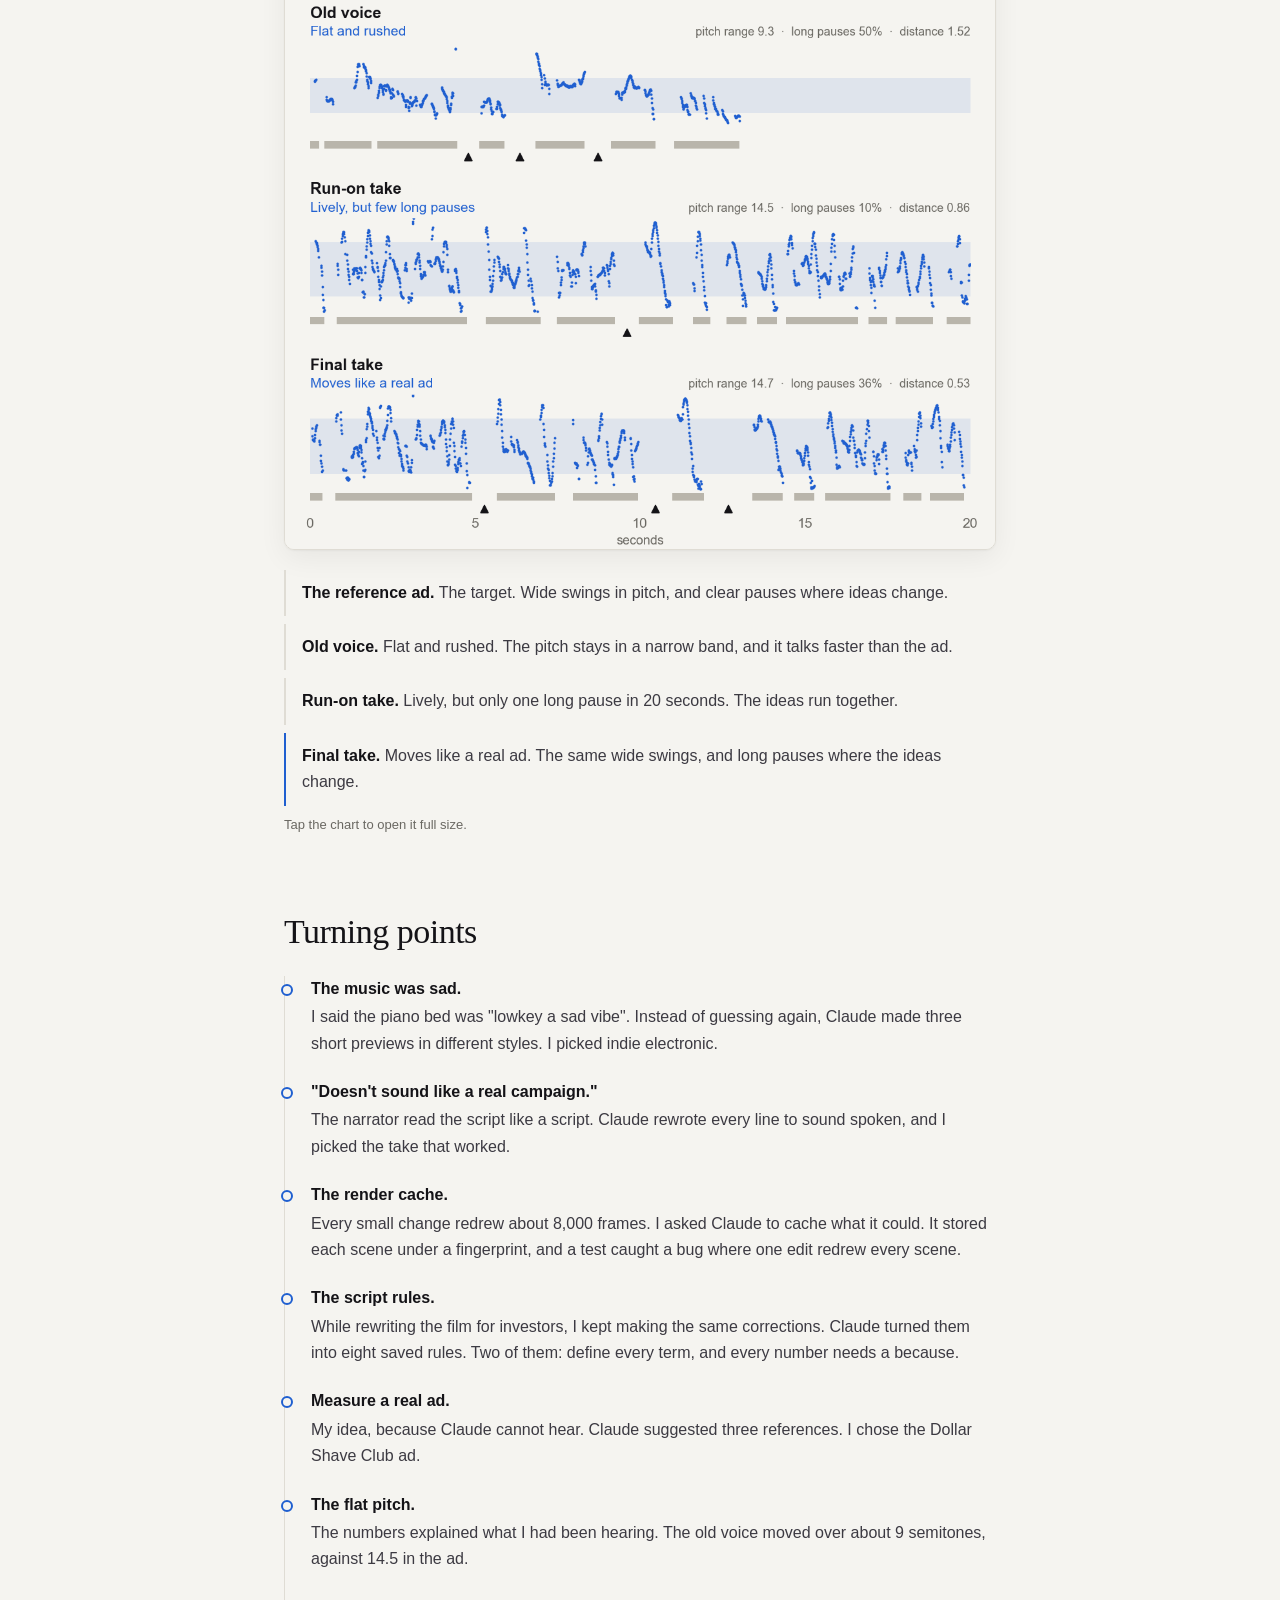
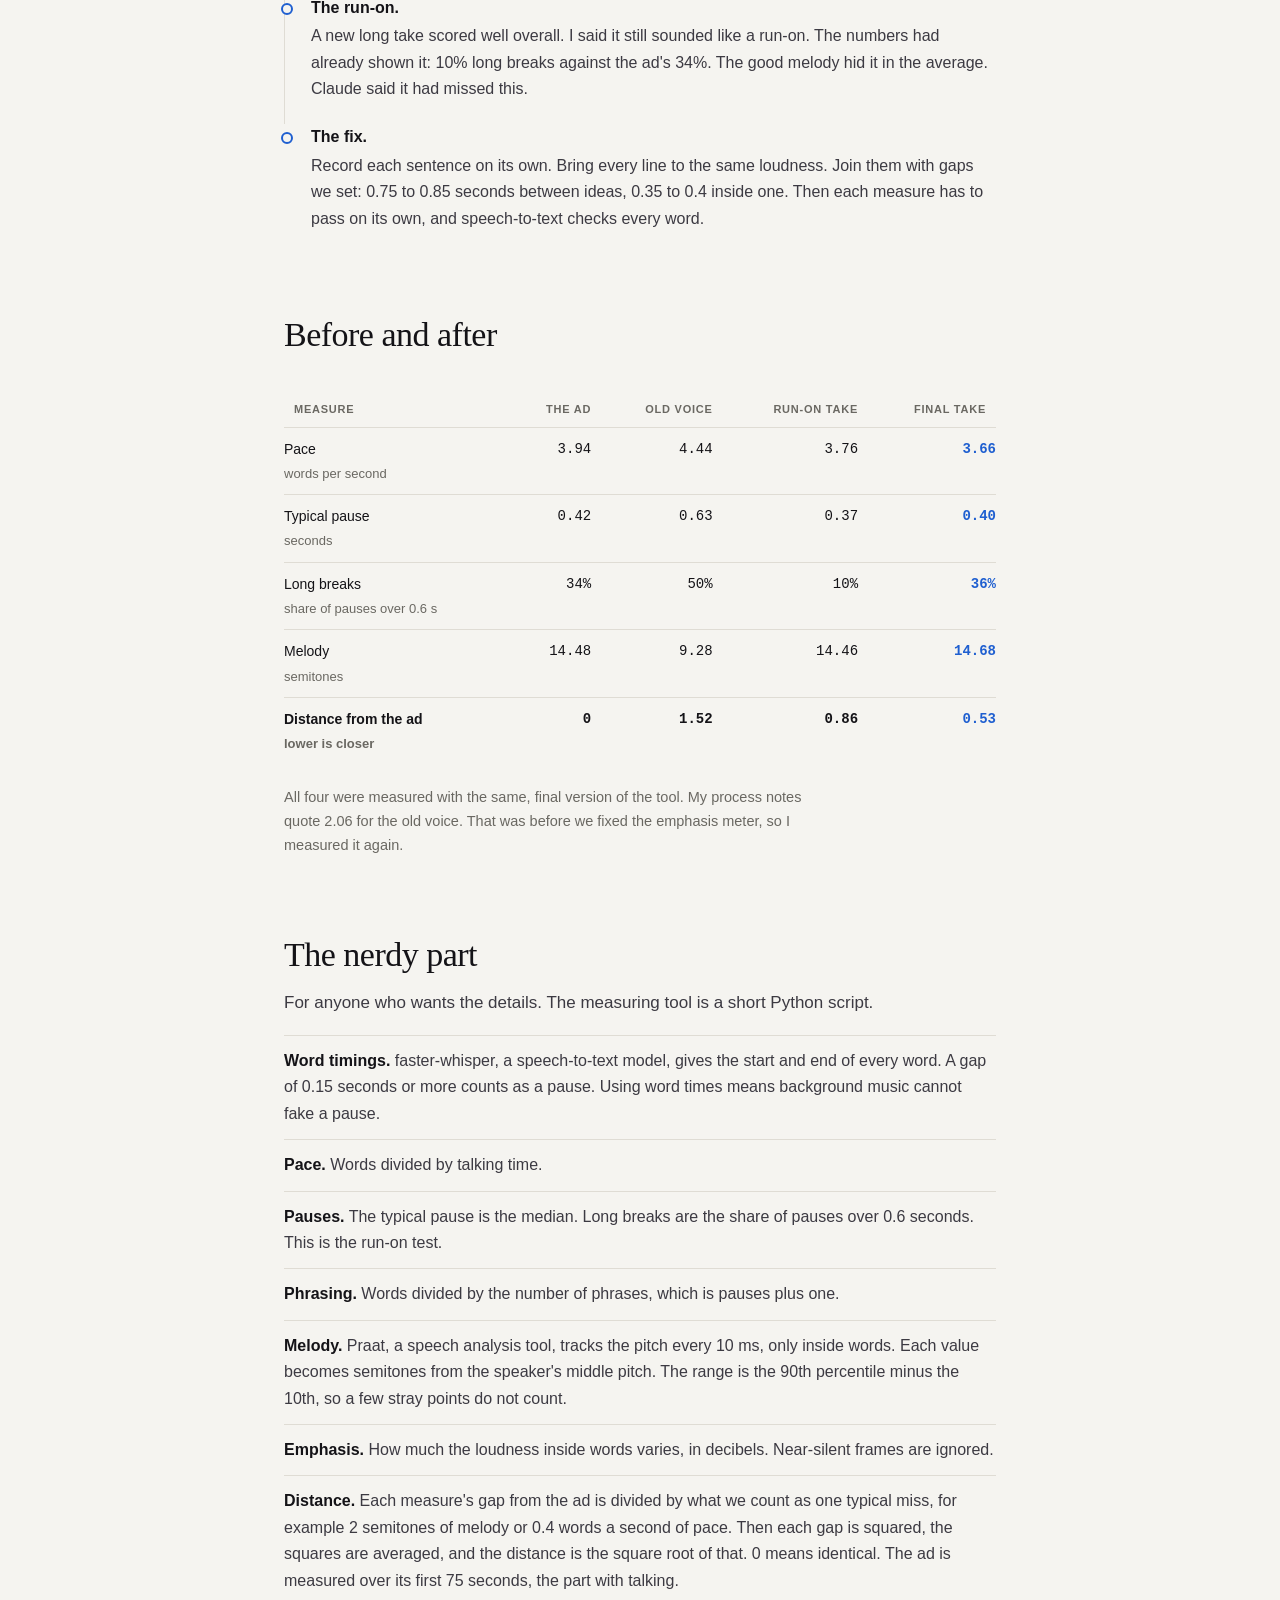
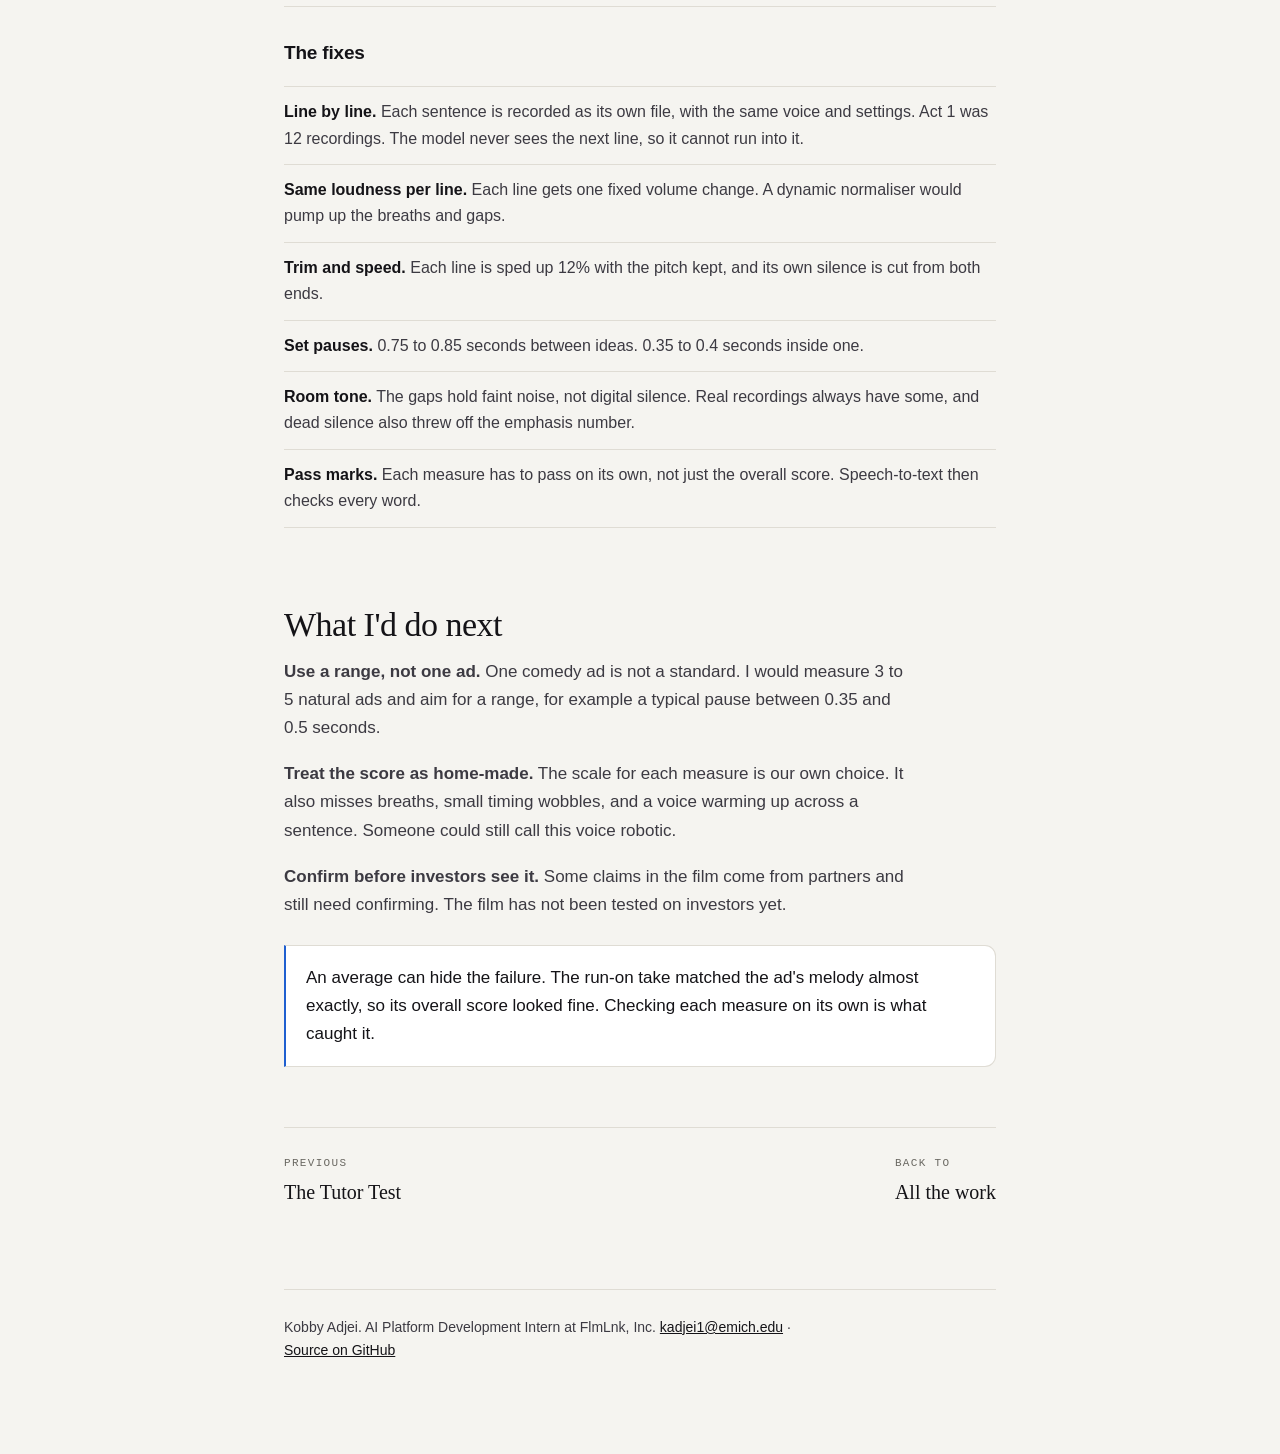
==== commit 1de203fa: "Hold the process notes back until they are cleared" ====
--- a/investor-film.html
+++ b/investor-film.html
@@ -229,7 +229,6 @@
 <div class="callout">An average can hide the failure. The run-on take matched the ad's melody almost exactly, so
 its overall score looked fine. Checking each measure on its own is what caught it.</div>
 
-<p style="margin-top:26px"><a class="link" href="investor-film-notes.html">Full process notes</a></p>
 
 <div class="next">
   <a href="tutor-test.html"><span>Previous</span>The Tutor Test</a>
